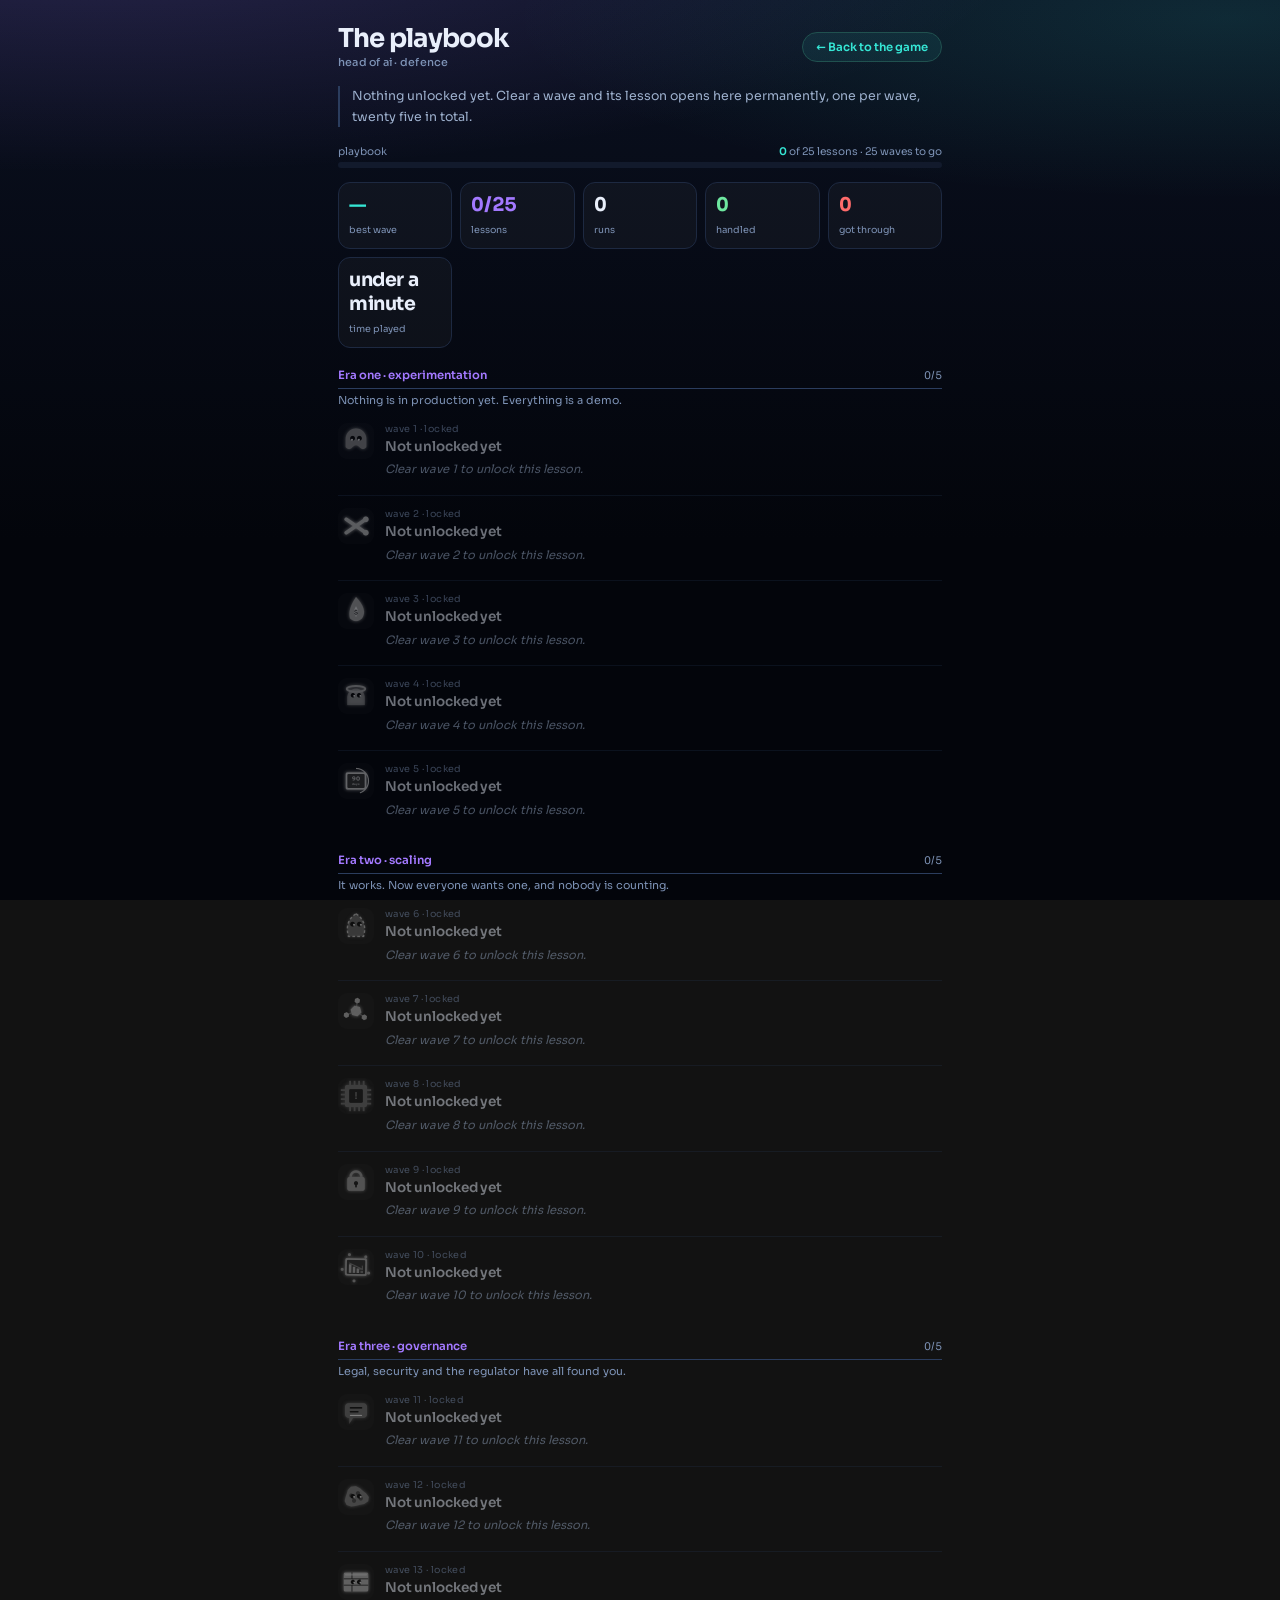
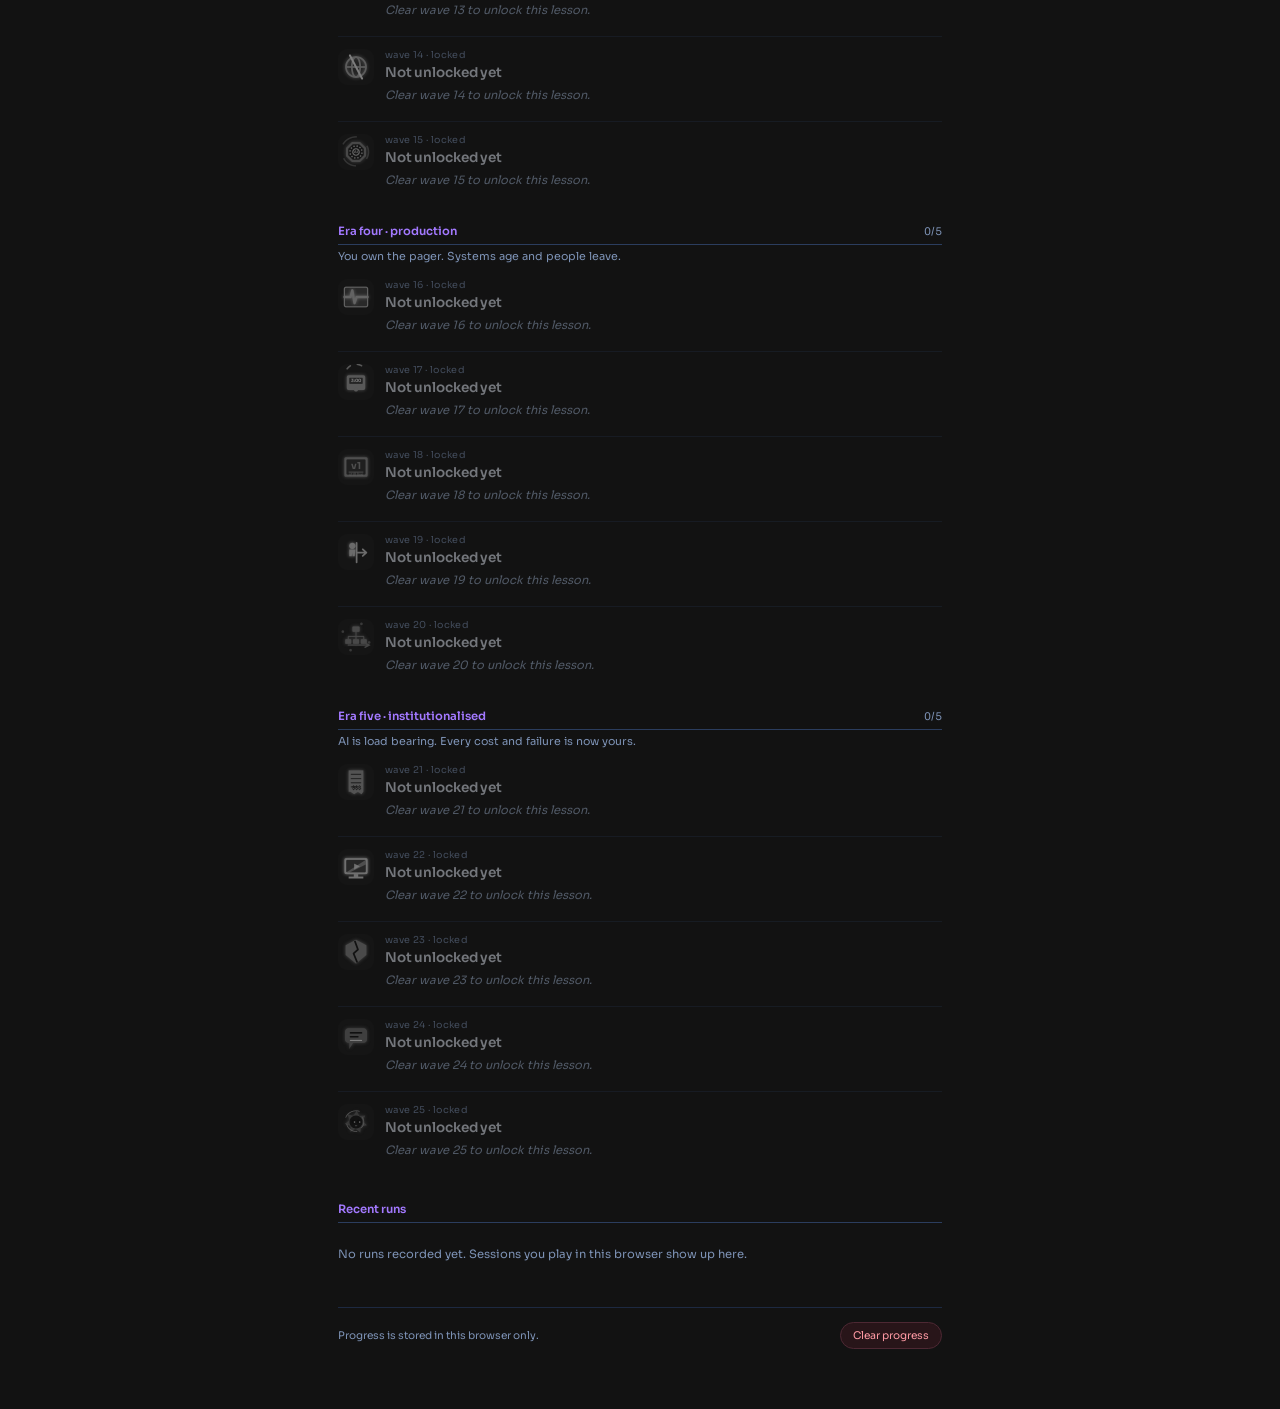
==== lessons.html @ 34beeed9 "Split the game into modules, add saved progress and a lessons page The prototype was one 1807-line H" ====
<!DOCTYPE html>
<html lang="en">
<head>
<meta charset="utf-8">
<meta name="viewport" content="width=device-width, initial-scale=1, viewport-fit=cover">
<title>The playbook · Head of AI: defence</title>
<meta name="description" content="One lesson per wave of Head of AI: defence. Clear a wave to unlock its lesson; clear all twenty five for the full playbook.">
<meta name="theme-color" content="#03050b">
<link rel="icon" href="assets/favicon.svg" type="image/svg+xml">

<link rel="preconnect" href="https://fonts.googleapis.com">
<link rel="preconnect" href="https://fonts.gstatic.com" crossorigin>
<link href="https://fonts.googleapis.com/css2?family=Sora:wght@400;500;600;700&display=swap" rel="stylesheet">
<link rel="stylesheet" href="styles/tokens.css">
<link rel="stylesheet" href="styles/lessons.css">
</head>
<body>
<div class="wrap">
  <header class="top">
    <h1>The playbook<em>head of ai · defence</em></h1>
    <a class="back" href="index.html">← Back to the game</a>
  </header>

  <div id="summary"></div>
  <main id="lessons"></main>
  <section class="history" id="history"></section>

  <footer class="foot">
    <span>Progress is stored in this browser only.</span>
    <button class="danger" id="reset" type="button">Clear progress</button>
  </footer>
</div>

<script type="module" src="src/lessons-page.js"></script>
</body>
</html>
---- styles/tokens.css ----
/* Design tokens and the reset shared by the game and the playbook. */

:root {
  --void: #03050b;
  --panel: #0e1524;
  --line: #1d2941;
  --line2: #2b3d5e;
  --text: #e9effb;
  --dim: #7d92b5;
  --body: #9db0cd;

  --cyan: #35e6d5;
  --violet: #a379ff;
  --amber: #ffc24b;
  --mint: #6ee7a0;
  --coral: #ff6b6b;

  --font: 'Sora', ui-sans-serif, system-ui, -apple-system, 'Segoe UI', Roboto, sans-serif;
  color-scheme: dark;
}

* {
  box-sizing: border-box;
  -webkit-tap-highlight-color: transparent;
}

html, body {
  height: 100%;
  margin: 0;
}

body {
  background: var(--void);
  color: var(--text);
  font-family: var(--font);
}

a { color: var(--cyan); }

/* Buttons rendered as links, so an <a> and a <button> can sit side by side. */
.btn {
  display: block;
  width: 100%;
  text-align: center;
  text-decoration: none;
  font-family: inherit;
  font-size: 13.5px;
  font-weight: 600;
  padding: 12px;
  border-radius: 13px;
  cursor: pointer;
  border: 1px solid #2a7d73;
  color: #03130f;
  background: linear-gradient(180deg, #57f2df, #22b6a6);
}

.btn.ghost {
  background: transparent;
  border-color: var(--line2);
  color: var(--dim);
  margin-top: 7px;
  box-shadow: none;
}

/* Campaign progress bar, used on both pages. */
.progrow {
  display: flex;
  justify-content: space-between;
  gap: 10px;
  font-size: 10.5px;
  color: var(--dim);
  margin-bottom: 4px;
}
.progrow b { color: var(--cyan); font-weight: 600; }

.prog {
  height: 6px;
  border-radius: 6px;
  background: #121a2c;
  overflow: hidden;
  margin-bottom: 14px;
}
.prog i {
  display: block;
  height: 100%;
  border-radius: 6px;
  background: linear-gradient(90deg, var(--cyan), var(--violet));
  transition: width .4s ease;
}

/* Lesson cards, shared by the victory screen and the playbook page. */
.ls {
  display: flex;
  gap: 11px;
  align-items: flex-start;
  padding: 12px 0;
  border-top: 1px solid rgba(43, 61, 94, .5);
}
.ls:first-of-type { border-top: 0; }
.ls img {
  border-radius: 9px;
  background: rgba(255, 255, 255, .03);
  flex: 0 0 auto;
}
.ls-body { min-width: 0; }
.ls-meta {
  font-size: 9.5px;
  letter-spacing: .04em;
  text-transform: lowercase;
  color: var(--dim);
  margin-bottom: 3px;
}
.ls h3 {
  font-size: 13.5px;
  font-weight: 600;
  line-height: 1.35;
  margin: 0 0 5px;
  letter-spacing: -.01em;
}
.ls p {
  font-size: 11.5px;
  line-height: 1.55;
  color: var(--body);
  margin: 0 0 4px;
}
.ls p u {
  display: block;
  text-decoration: none;
  font-size: 9px;
  letter-spacing: .06em;
  text-transform: uppercase;
  font-weight: 700;
  margin-bottom: 2px;
}
.ls-counter u { color: var(--cyan); }
.ls-lesson u { color: var(--violet); }
.ls-locked { color: var(--dim); font-style: italic; }

.ls.locked { opacity: .45; }
.ls.locked img { filter: grayscale(1); }

.ls-era { margin-bottom: 18px; }
.ls-era-head {
  display: flex;
  align-items: baseline;
  justify-content: space-between;
  gap: 10px;
  border-bottom: 1px solid var(--line2);
  padding-bottom: 6px;
  margin-bottom: 4px;
}
.ls-era-head h2 {
  font-size: 11.5px;
  font-weight: 600;
  color: var(--violet);
  margin: 0;
}
.ls-era-head span {
  font-size: 10.5px;
  color: var(--dim);
  font-variant-numeric: tabular-nums;
}
.ls-era-sub {
  font-size: 11px;
  color: var(--dim);
  margin: 0 0 4px;
}

@media (prefers-reduced-motion: reduce) {
  * { transition: none !important; }
}
---- styles/lessons.css ----
/* The playbook page. A normal scrolling document, unlike the game. */

body {
  background:
    radial-gradient(120% 42% at 8% -6%, rgba(163, 121, 255, .18), transparent 60%),
    radial-gradient(100% 36% at 96% 2%, rgba(53, 230, 213, .12), transparent 56%),
    linear-gradient(180deg, #0a1020 0%, var(--void) 60%);
  background-attachment: fixed;
  min-height: 100%;
}

.wrap {
  max-width: 640px;
  margin: 0 auto;
  padding: 26px 18px 60px;
}

header.top {
  display: flex;
  align-items: center;
  gap: 12px;
  margin-bottom: 18px;
}
header.top h1 {
  font-size: 26px;
  line-height: 1;
  letter-spacing: -.03em;
  margin: 0;
  flex: 1;
}
header.top h1 em {
  display: block;
  font-style: normal;
  font-size: 11px;
  letter-spacing: .02em;
  color: var(--dim);
  font-weight: 500;
  margin-top: 5px;
}
.back {
  flex: 0 0 auto;
  font-size: 11.5px;
  font-weight: 600;
  text-decoration: none;
  color: var(--cyan);
  border: 1px solid #20514f;
  background: rgba(53, 230, 213, .08);
  border-radius: 20px;
  padding: 7px 13px;
}

.lede {
  font-size: 12.5px;
  line-height: 1.65;
  color: var(--body);
  border-left: 2px solid var(--line2);
  padding-left: 12px;
  margin: 0 0 18px;
}

/* Lifetime stats across every run in this browser. */
.stats {
  display: grid;
  grid-template-columns: repeat(auto-fit, minmax(96px, 1fr));
  gap: 8px;
  margin-bottom: 20px;
}
.stats div {
  border: 1px solid var(--line);
  border-radius: 12px;
  padding: 10px;
  background: rgba(255, 255, 255, .03);
}
.stats b {
  display: block;
  font-size: 19px;
  font-weight: 700;
  letter-spacing: -.02em;
  font-variant-numeric: tabular-nums;
}
.stats span { font-size: 9.5px; color: var(--dim); }

/* Run history */
.history { margin-top: 26px; }
.history h2 {
  font-size: 11.5px;
  font-weight: 600;
  color: var(--violet);
  border-bottom: 1px solid var(--line2);
  padding-bottom: 6px;
  margin: 0 0 4px;
}
.run {
  display: flex;
  align-items: baseline;
  gap: 10px;
  padding: 9px 0;
  border-top: 1px solid rgba(43, 61, 94, .4);
  font-size: 11.5px;
  color: var(--body);
}
.run:first-of-type { border-top: 0; }
.run b {
  flex: 0 0 76px;
  color: var(--text);
  font-weight: 600;
  font-variant-numeric: tabular-nums;
}
.run .when { flex: 1; text-align: right; color: var(--dim); font-size: 10.5px; }
.run .tag {
  font-size: 9px;
  padding: 2px 7px;
  border-radius: 20px;
  border: 1px solid var(--line2);
  color: var(--dim);
}
.run .tag.victory { color: var(--mint); border-color: #2a5f42; }
.run .tag.defeat { color: var(--coral); border-color: #5a2c34; }

.empty {
  font-size: 11.5px;
  color: var(--dim);
  padding: 12px 0;
}

footer.foot {
  margin-top: 34px;
  padding-top: 14px;
  border-top: 1px solid var(--line);
  display: flex;
  align-items: center;
  justify-content: space-between;
  gap: 12px;
  font-size: 10.5px;
  color: var(--dim);
}
.danger {
  font-family: inherit;
  font-size: 10.5px;
  color: #ff9aa4;
  background: rgba(80, 26, 38, .35);
  border: 1px solid #4d2833;
  border-radius: 20px;
  padding: 6px 12px;
  cursor: pointer;
}
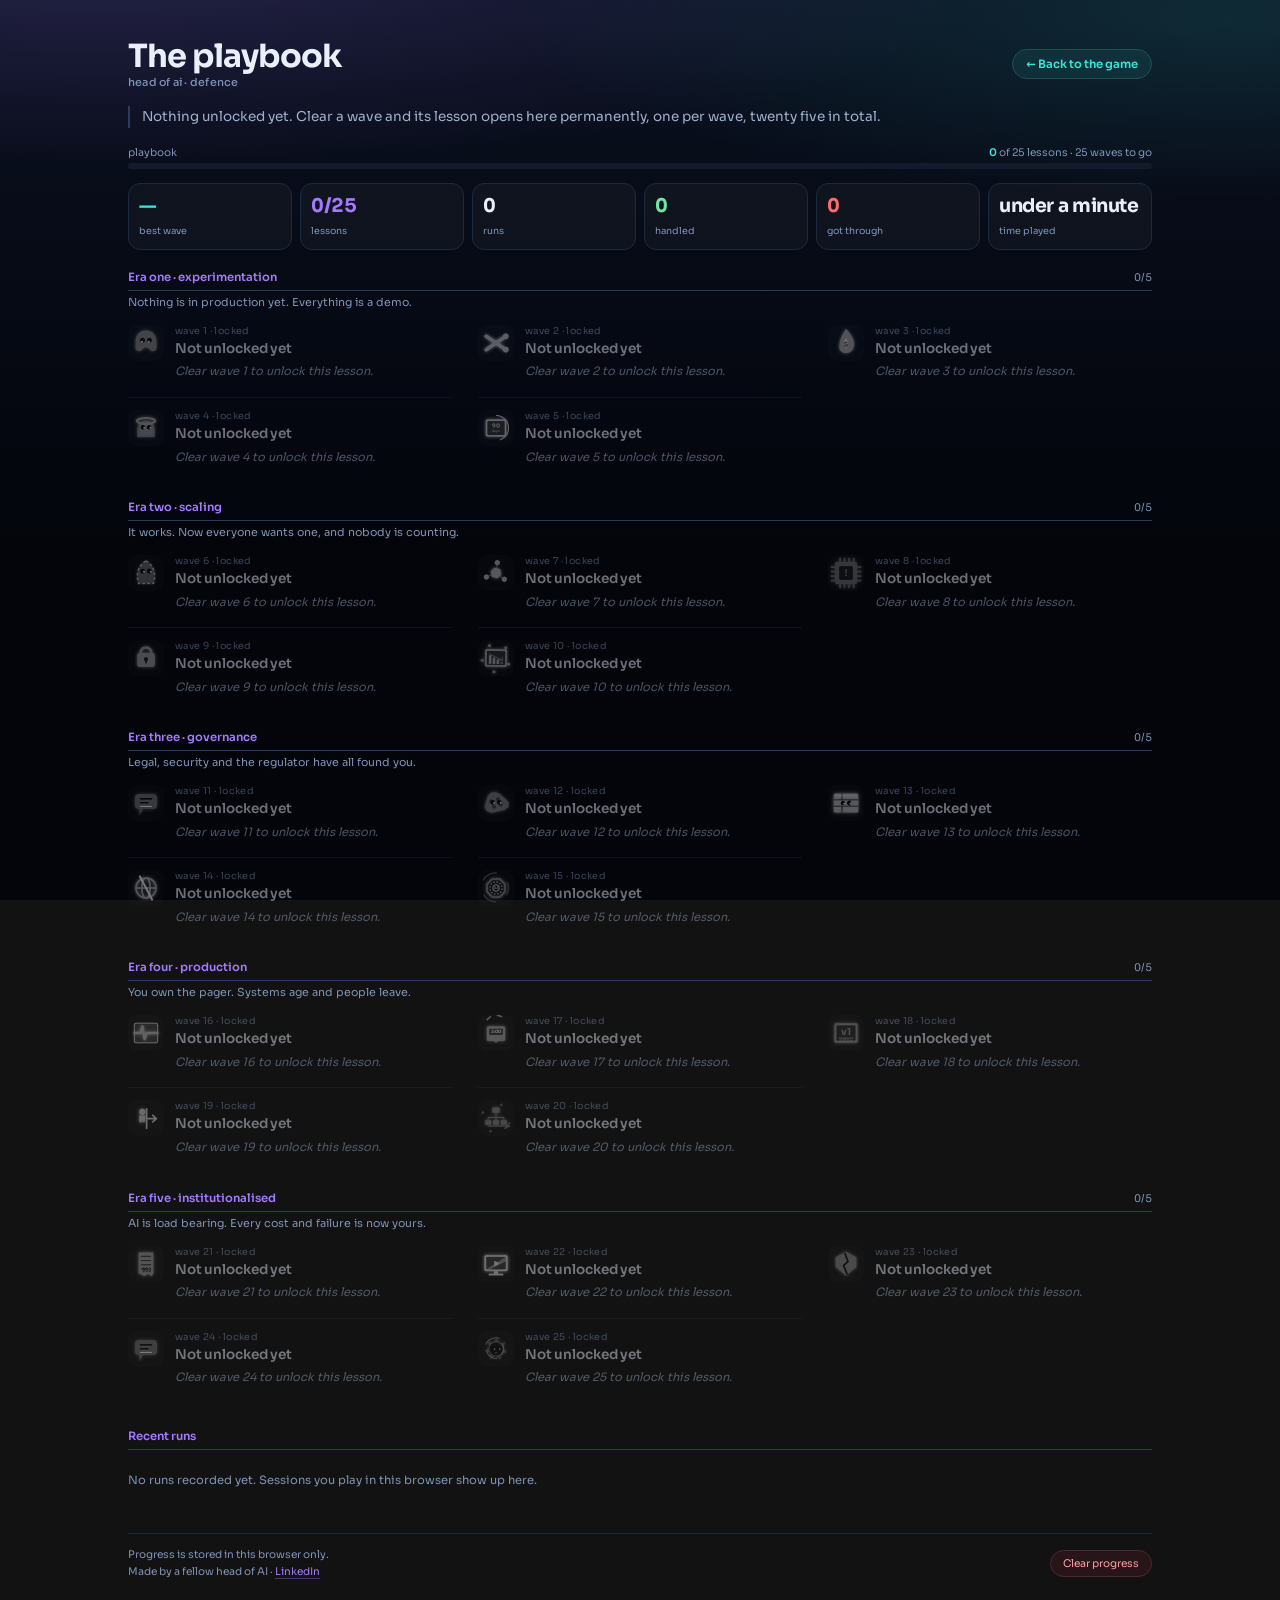
==== commit de6b9782: "Credit the author on the menu, victory screen and playbook One byline, three places, rendered from s" ====
--- a/lessons.html
+++ b/lessons.html
@@ -7,6 +7,7 @@
 <meta name="description" content="One lesson per wave of Head of AI: defence. Clear a wave to unlock its lesson; clear all twenty five for the full playbook.">
 <meta name="theme-color" content="#03050b">
 <link rel="icon" href="assets/favicon.svg" type="image/svg+xml">
+<link rel="author" href="https://www.linkedin.com/in/geekyme/">
 
 <link rel="preconnect" href="https://fonts.googleapis.com">
 <link rel="preconnect" href="https://fonts.gstatic.com" crossorigin>
@@ -26,7 +27,10 @@
   <section class="history" id="history"></section>
 
   <footer class="foot">
-    <span>Progress is stored in this browser only.</span>
+    <div>
+      <span>Progress is stored in this browser only.</span>
+      <span id="credit"></span>
+    </div>
     <button class="danger" id="reset" type="button">Clear progress</button>
   </footer>
 </div>
--- a/styles/tokens.css
+++ b/styles/tokens.css
@@ -166,6 +166,21 @@
   margin: 0 0 4px;
 }
 
+/* Author byline. Quiet, and never competing with a call to action. */
+.credit {
+  font-size: 10.5px;
+  line-height: 1.5;
+  color: var(--dim);
+  text-align: center;
+  margin: 16px 0 0;
+}
+.credit a {
+  color: var(--violet);
+  text-decoration: none;
+  border-bottom: 1px solid rgba(163, 121, 255, .35);
+}
+.credit a:hover { border-bottom-color: var(--violet); }
+
 @media (prefers-reduced-motion: reduce) {
   * { transition: none !important; }
 }
--- a/styles/lessons.css
+++ b/styles/lessons.css
@@ -123,6 +123,11 @@
   padding: 12px 0;
 }
 
+footer.foot .credit {
+  text-align: left;
+  margin: 3px 0 0;
+}
+
 footer.foot {
   margin-top: 34px;
   padding-top: 14px;
@@ -144,3 +149,26 @@
   padding: 6px 12px;
   cursor: pointer;
 }
+
+/* ==========================================================================
+   Responsive
+   ========================================================================== */
+
+@media (min-width: 760px) {
+  .wrap { max-width: 860px; padding: 40px 28px 70px; }
+  header.top h1 { font-size: 32px; }
+  .lede { font-size: 13.5px; }
+
+  /* Two lessons abreast once there is room for two comfortable columns. */
+  .ls-era { display: grid; grid-template-columns: repeat(2, minmax(0, 1fr)); gap: 0 26px; }
+  .ls-era-head, .ls-era-sub { grid-column: 1 / -1; }
+  .ls { border-top: 1px solid rgba(43, 61, 94, .5); }
+  /* With two columns the first row is two cards, not one. */
+  .ls:nth-of-type(2) { border-top: 0; }
+}
+
+@media (min-width: 1180px) {
+  .wrap { max-width: 1080px; }
+  .ls-era { grid-template-columns: repeat(3, minmax(0, 1fr)); gap: 0 26px; }
+  .ls:nth-of-type(3) { border-top: 0; }
+}
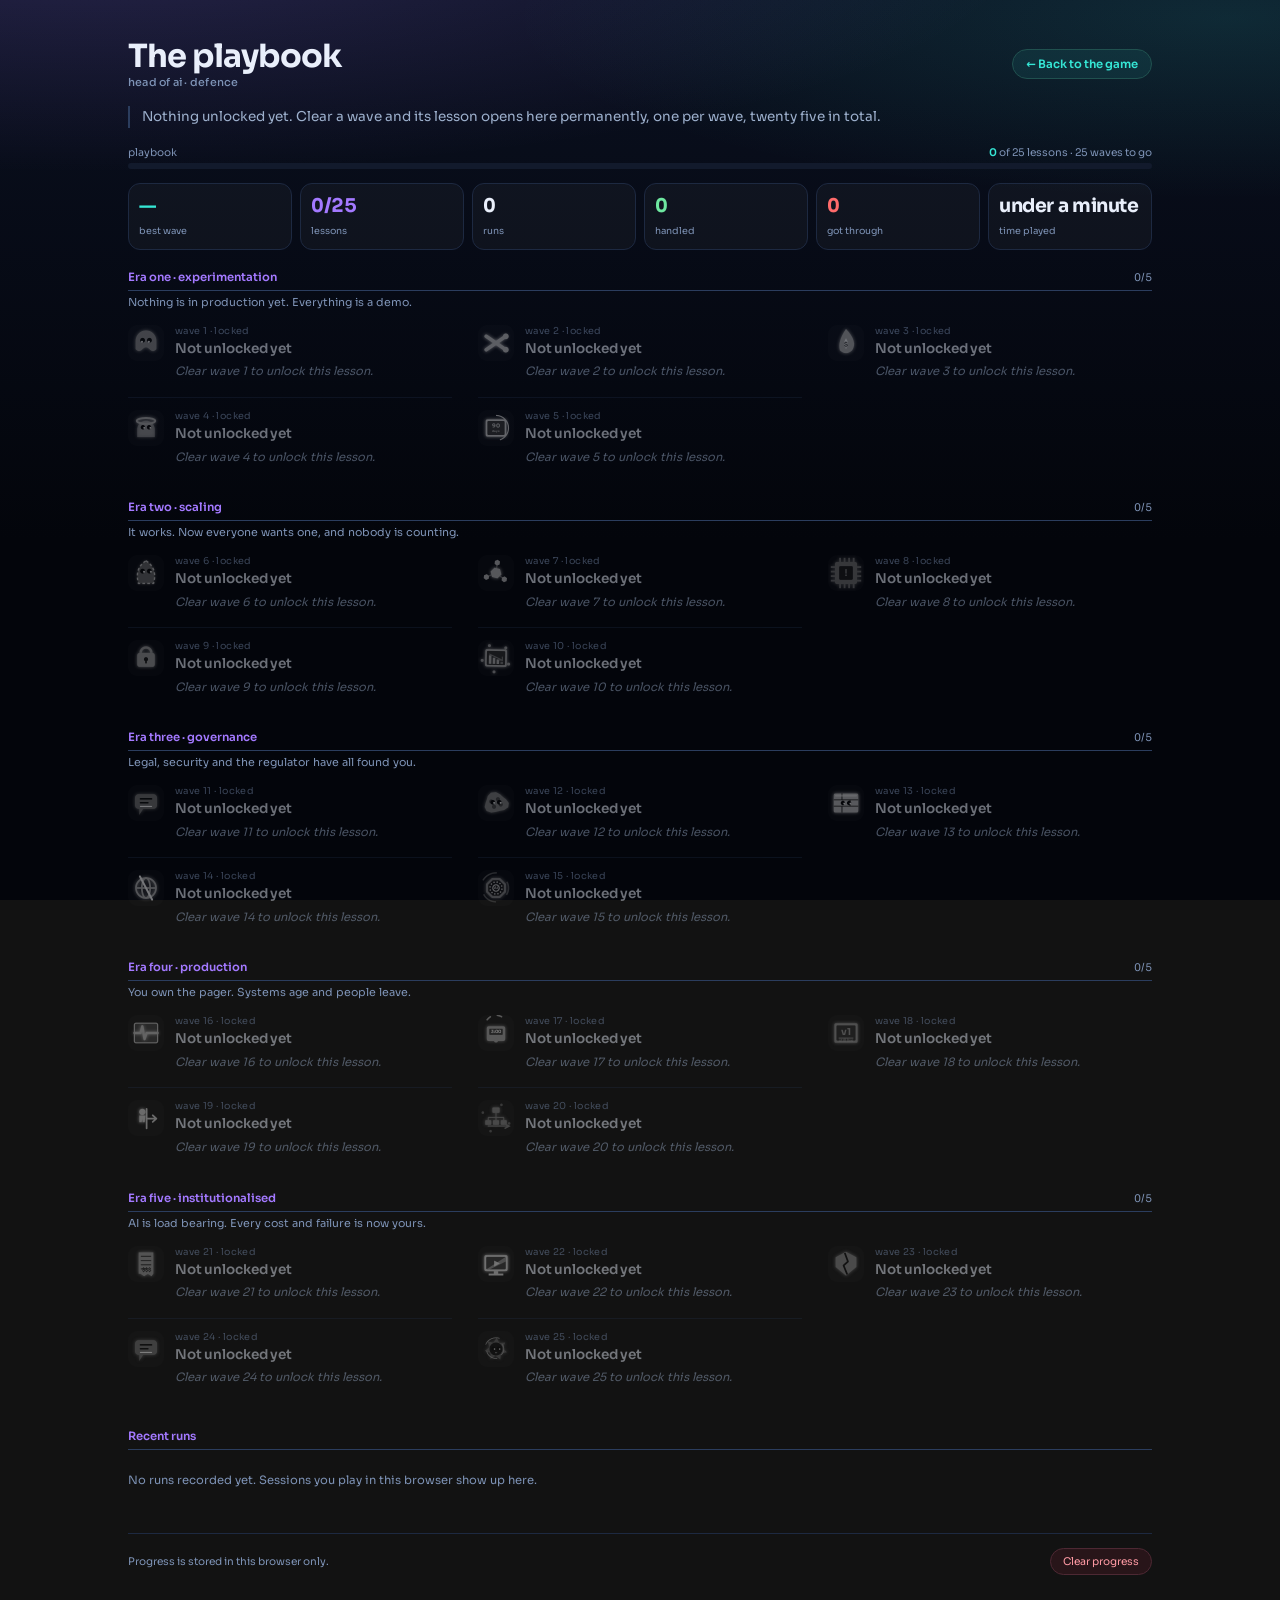
==== commit 8537b3ae: "Add social preview cards and searchable metadata Pasting either page into LinkedIn, X, Slack or a ch" ====
--- a/lessons.html
+++ b/lessons.html
@@ -3,11 +3,54 @@
 <head>
 <meta charset="utf-8">
 <meta name="viewport" content="width=device-width, initial-scale=1, viewport-fit=cover">
-<title>The playbook · Head of AI: defence</title>
-<meta name="description" content="One lesson per wave of Head of AI: defence. Clear a wave to unlock its lesson; clear all twenty five for the full playbook.">
+<title>The playbook · 25 lessons on running AI in a company</title>
+<meta name="description" content="One lesson for every wave of Head of AI: defence, from evals and guardrails to observability, model routing, an AI governance council and a kill switch. Clear a wave to unlock its lesson.">
+<meta name="keywords" content="AI governance playbook, AI risk lessons, LLM evals, guardrails, AI observability, model router, kill switch, shadow AI, prompt injection, EU AI Act, head of AI">
+<meta name="author" content="geekyme">
+<meta name="robots" content="index, follow, max-image-preview:large">
+<link rel="canonical" href="https://geekyme.github.io/ai-tower-defense/lessons.html">
+
+<!-- Social preview. Absolute URLs: crawlers do not resolve relative ones reliably. -->
+<meta property="og:type" content="article">
+<meta property="og:site_name" content="Head of AI: defence">
+<meta property="og:locale" content="en_GB">
+<meta property="og:url" content="https://geekyme.github.io/ai-tower-defense/lessons.html">
+<meta property="og:title" content="The playbook · 25 lessons on running AI in a company">
+<meta property="og:description" content="Evals, guardrails, observability, model routing, a governance council and a kill switch. One lesson per wave of Head of AI: defence, unlocked by surviving it.">
+<meta property="og:image" content="https://geekyme.github.io/ai-tower-defense/assets/og-playbook.png">
+<meta property="og:image:type" content="image/png">
+<meta property="og:image:width" content="1200">
+<meta property="og:image:height" content="630">
+<meta property="og:image:alt" content="The playbook. A grid of 25 lesson tiles, the first twelve unlocked with a tick.">
+
+<meta name="twitter:card" content="summary_large_image">
+<meta name="twitter:title" content="The playbook · 25 lessons on running AI in a company">
+<meta name="twitter:description" content="Evals, guardrails, observability, model routing, a governance council and a kill switch. One lesson per wave, unlocked by surviving it.">
+<meta name="twitter:image" content="https://geekyme.github.io/ai-tower-defense/assets/og-playbook.png">
+<meta name="twitter:image:alt" content="The playbook. A grid of 25 lesson tiles, the first twelve unlocked with a tick.">
+
 <meta name="theme-color" content="#03050b">
+<meta name="apple-mobile-web-app-title" content="Head of AI">
 <link rel="icon" href="assets/favicon.svg" type="image/svg+xml">
-<link rel="author" href="https://www.linkedin.com/in/geekyme/">
+<link rel="apple-touch-icon" href="assets/icon-180.png">
+<link rel="manifest" href="site.webmanifest">
+
+<script type="application/ld+json">
+{
+  "@context": "https://schema.org",
+  "@type": "CollectionPage",
+  "name": "The playbook",
+  "url": "https://geekyme.github.io/ai-tower-defense/lessons.html",
+  "image": "https://geekyme.github.io/ai-tower-defense/assets/og-playbook.png",
+  "description": "Twenty five lessons on running AI inside a company, one for each wave of Head of AI: defence.",
+  "inLanguage": "en",
+  "isPartOf": {
+    "@type": "VideoGame",
+    "name": "Head of AI: defence",
+    "url": "https://geekyme.github.io/ai-tower-defense/"
+  }
+}
+</script>
 
 <link rel="preconnect" href="https://fonts.googleapis.com">
 <link rel="preconnect" href="https://fonts.gstatic.com" crossorigin>
@@ -27,10 +70,7 @@
   <section class="history" id="history"></section>
 
   <footer class="foot">
-    <div>
-      <span>Progress is stored in this browser only.</span>
-      <span id="credit"></span>
-    </div>
+    <span>Progress is stored in this browser only.</span>
     <button class="danger" id="reset" type="button">Clear progress</button>
   </footer>
 </div>
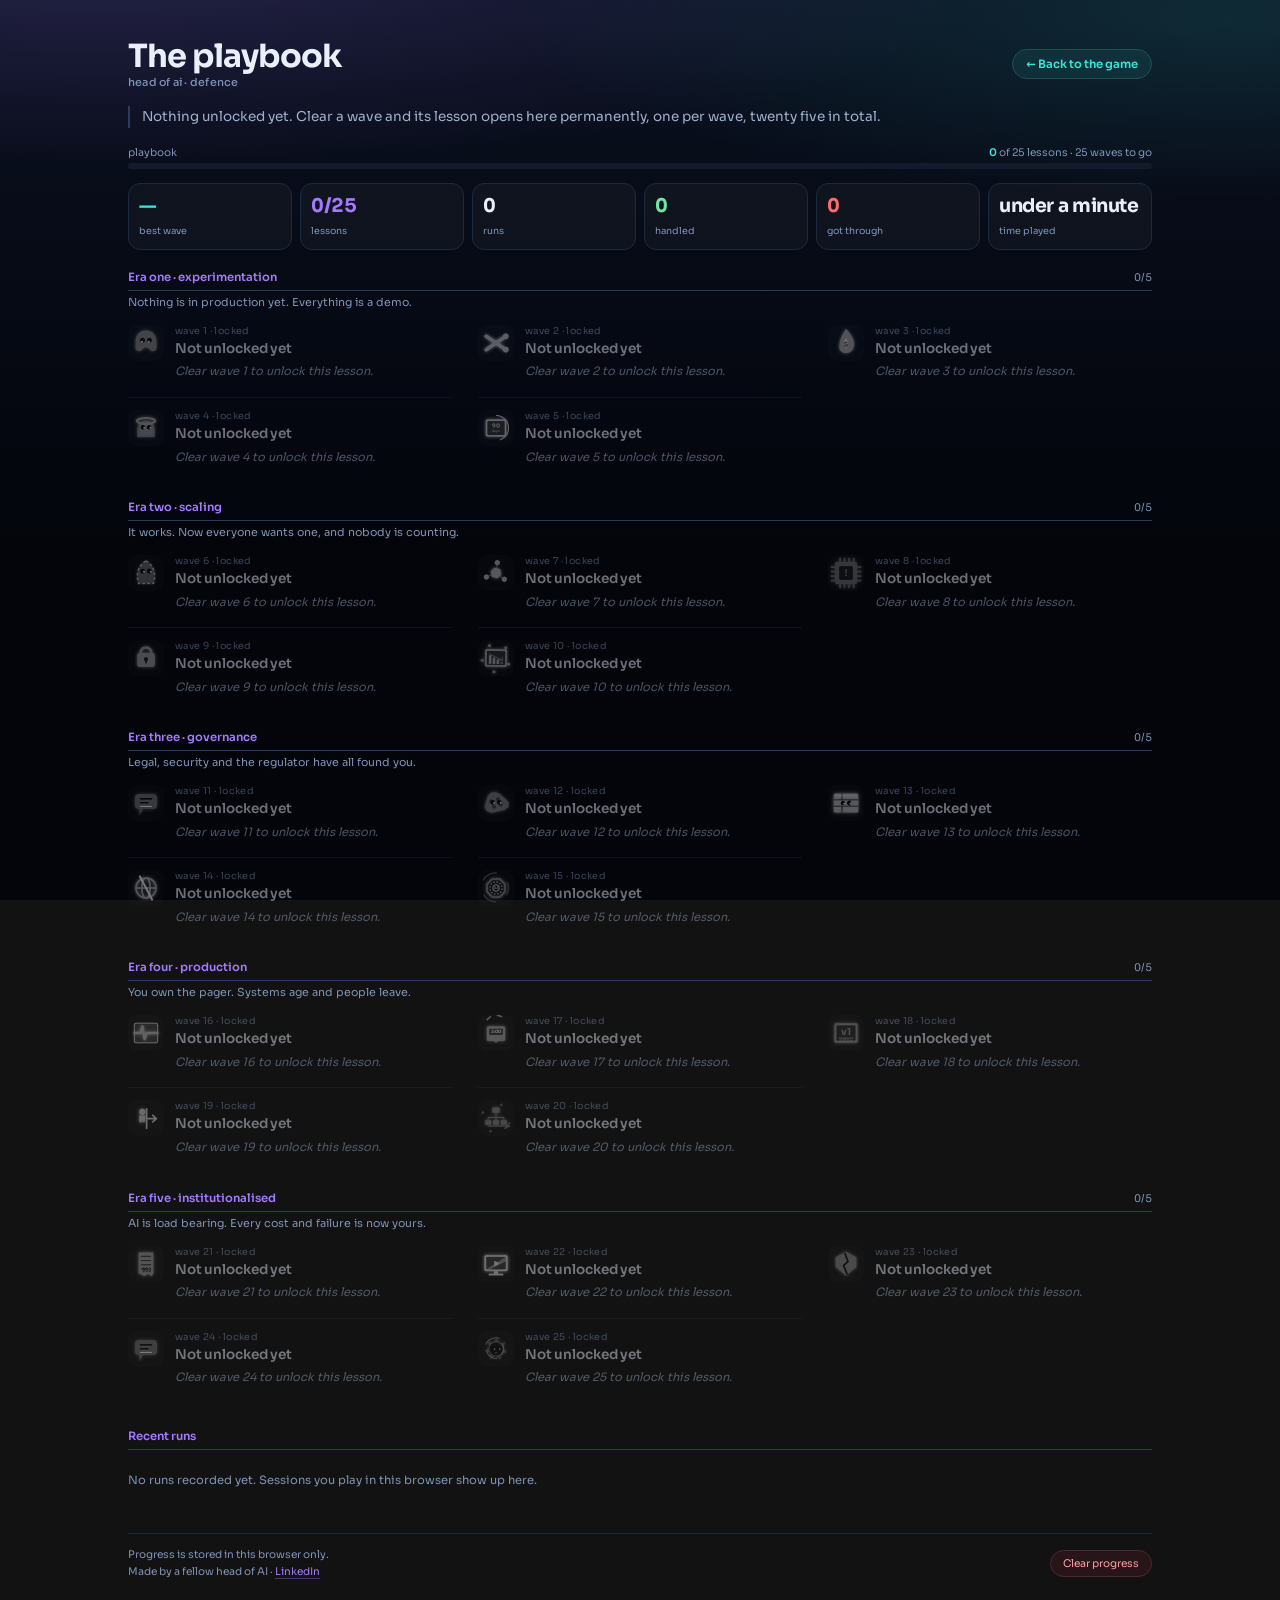
==== commit 18abd6bb: "Merge main into the metadata branch The author byline landed on main and touched both <head>s, which" ====
--- a/lessons.html
+++ b/lessons.html
@@ -34,6 +34,7 @@
 <link rel="icon" href="assets/favicon.svg" type="image/svg+xml">
 <link rel="apple-touch-icon" href="assets/icon-180.png">
 <link rel="manifest" href="site.webmanifest">
+<link rel="author" href="https://www.linkedin.com/in/geekyme/">
 
 <script type="application/ld+json">
 {
@@ -70,7 +71,10 @@
   <section class="history" id="history"></section>
 
   <footer class="foot">
-    <span>Progress is stored in this browser only.</span>
+    <div>
+      <span>Progress is stored in this browser only.</span>
+      <span id="credit"></span>
+    </div>
     <button class="danger" id="reset" type="button">Clear progress</button>
   </footer>
 </div>
